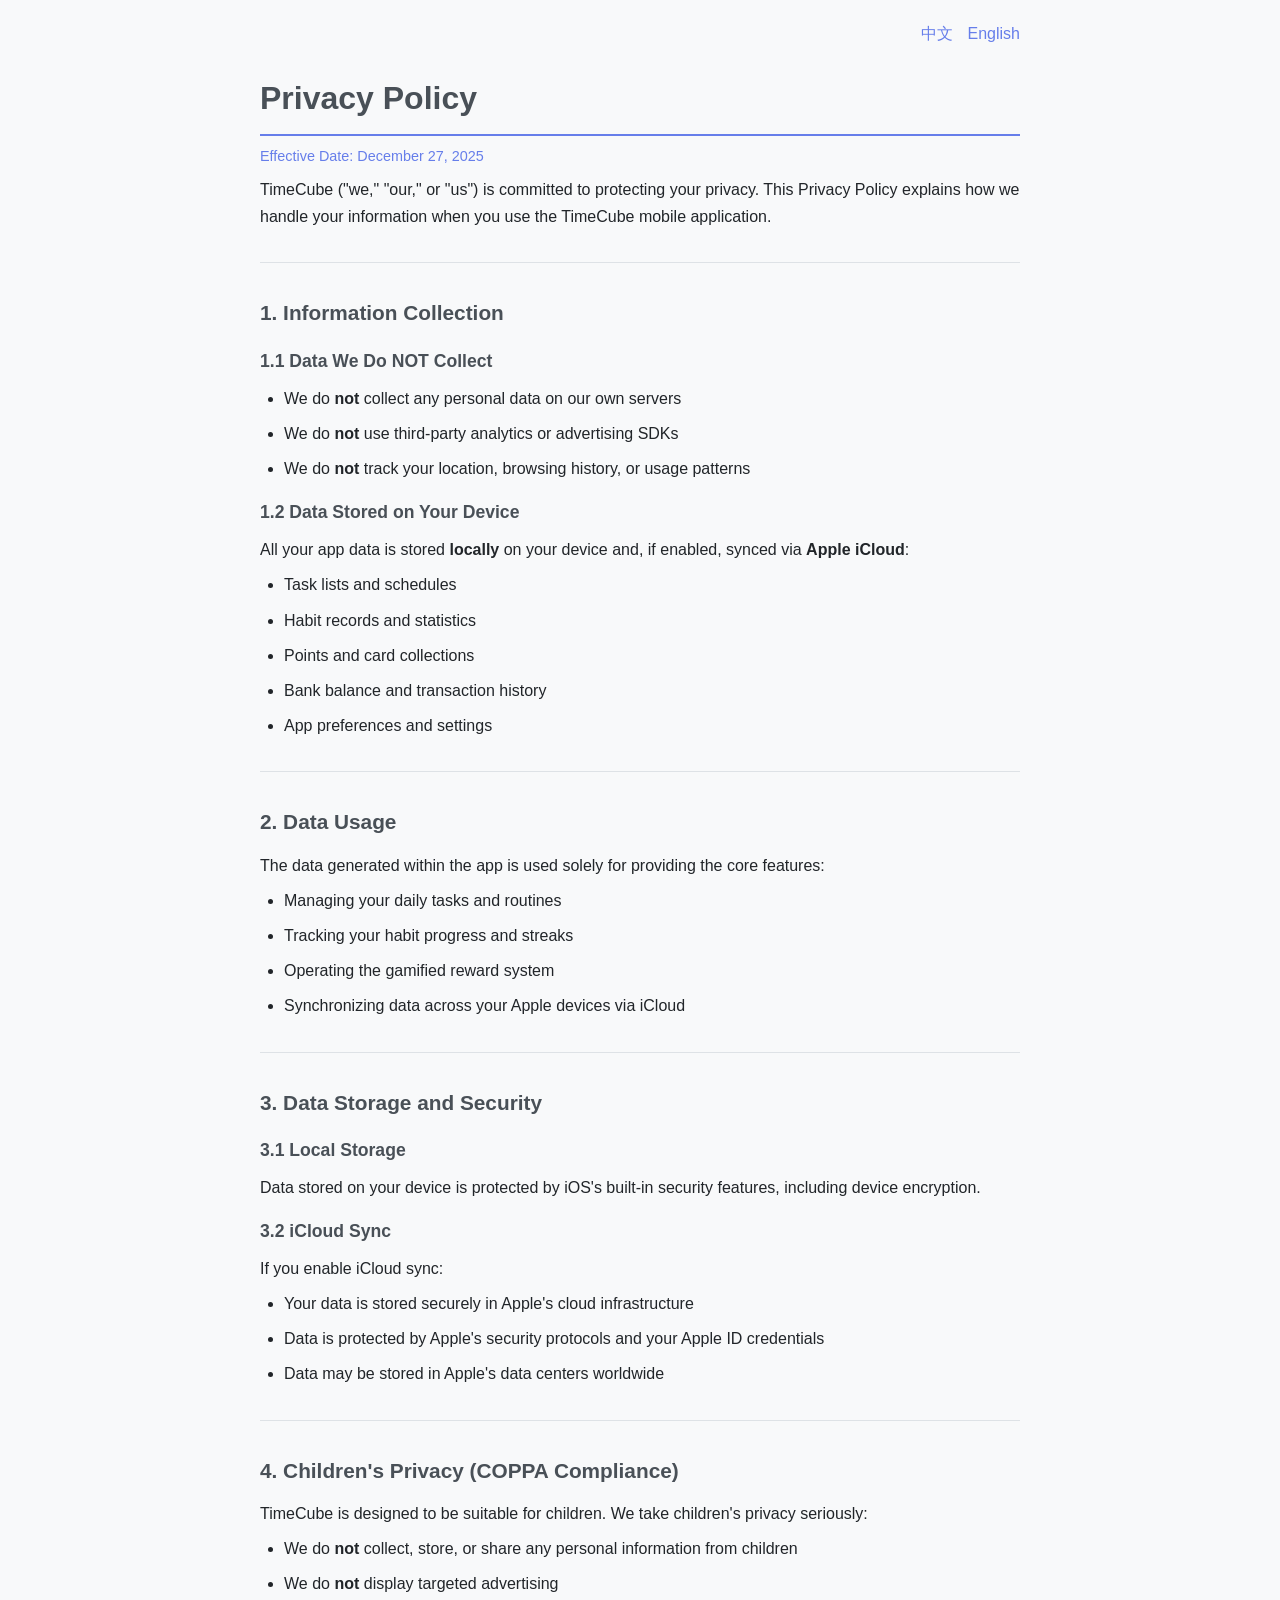
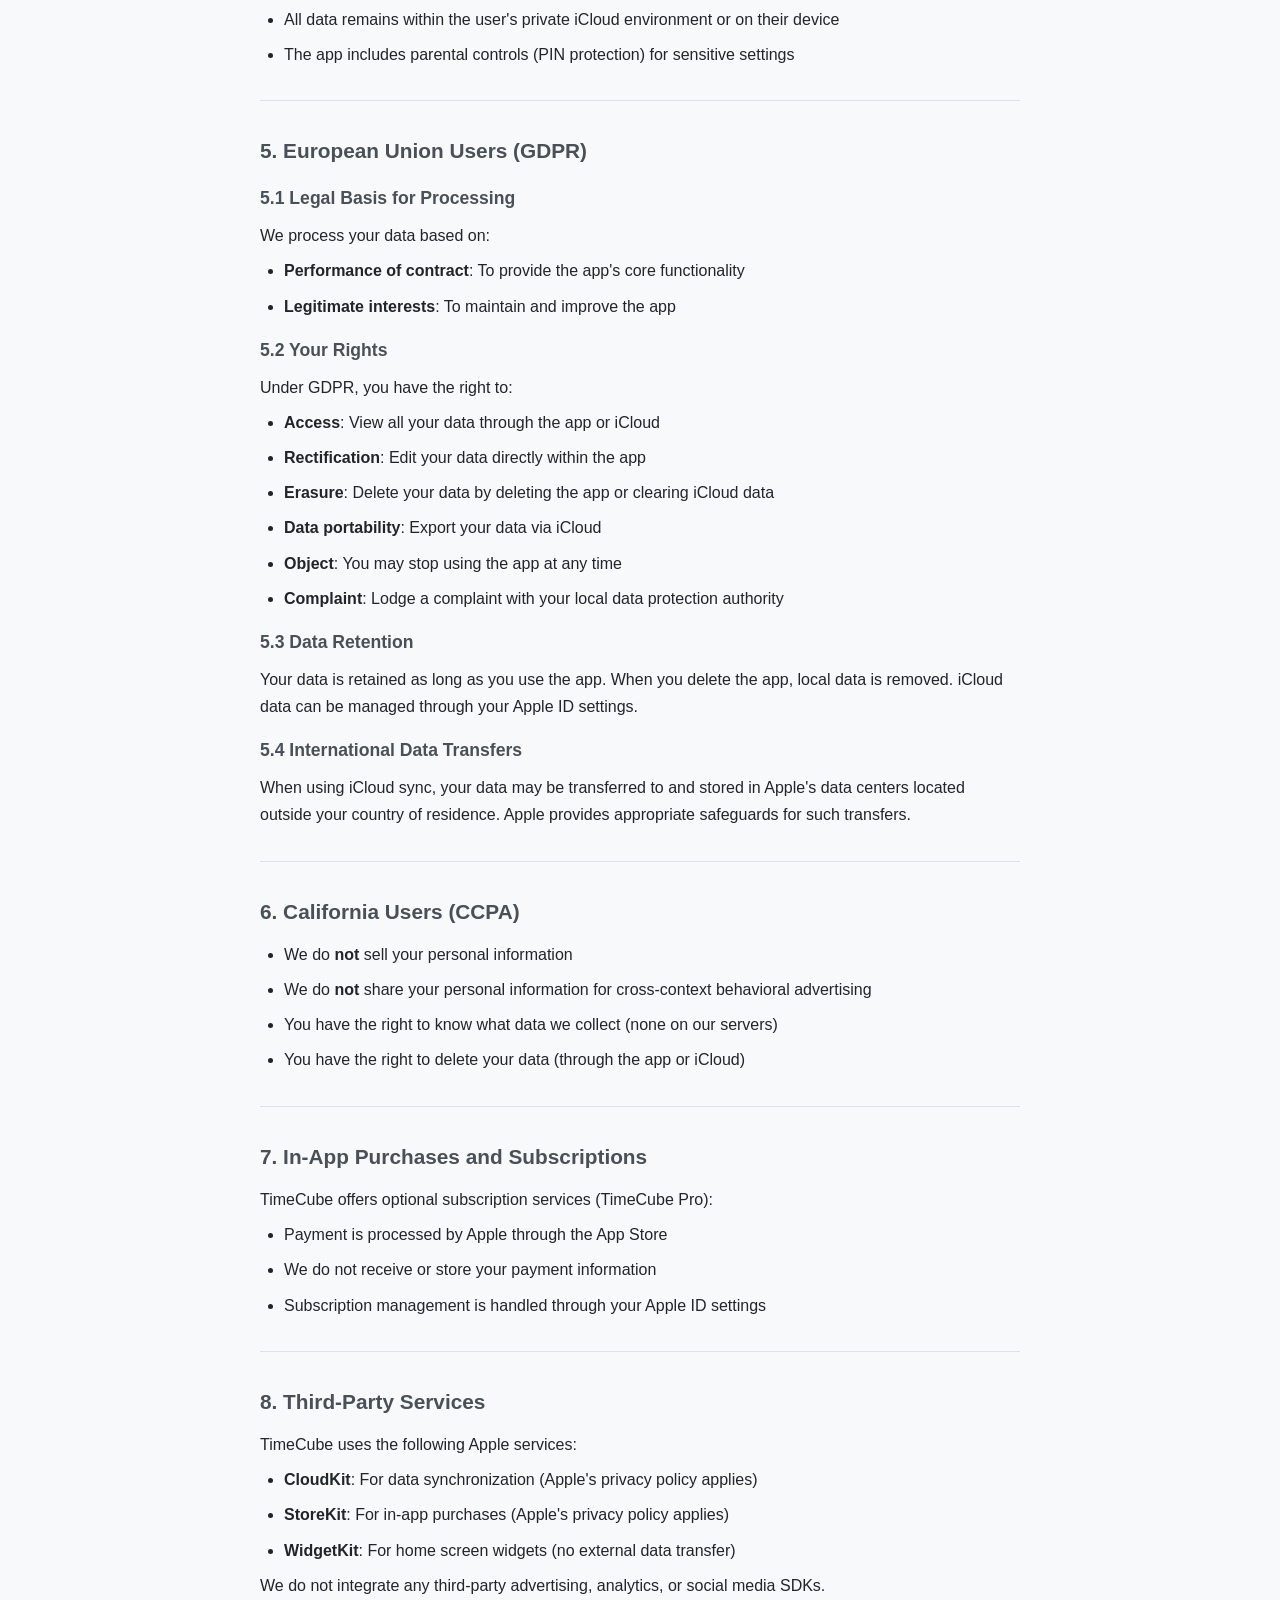
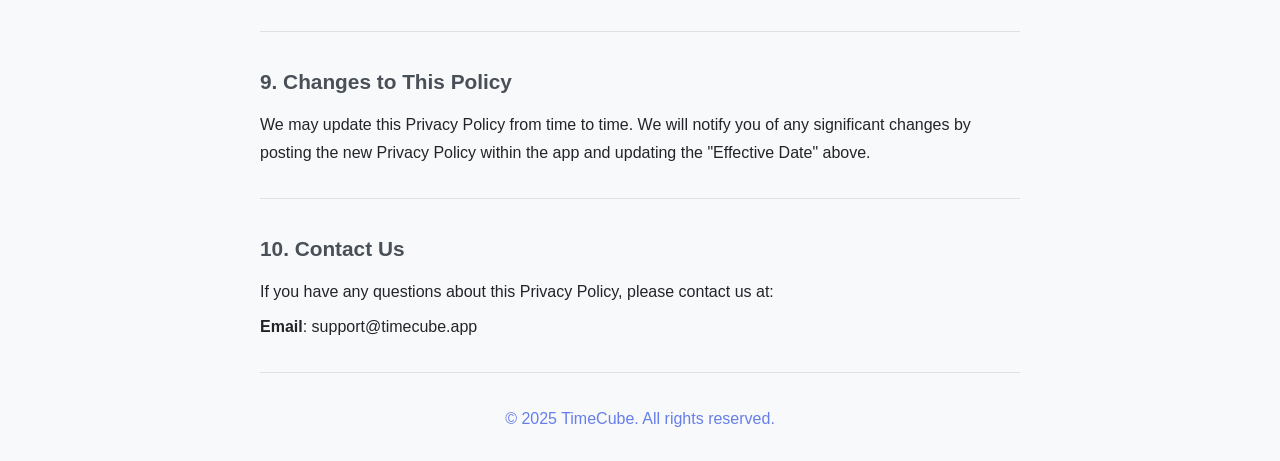
==== privacy.html @ c06d5e40 "Complete Pro card image generation: 99 cards across 3 series" ====
<!DOCTYPE html>
<html lang="en">
<head>
    <meta charset="UTF-8">
    <meta name="viewport" content="width=device-width, initial-scale=1.0">
    <title>Privacy Policy - TimeCube</title>
    <style>
        :root {
            --bg: #f8f9fa;
            --text: #212529;
            --heading: #495057;
            --accent: #667eea;
            --border: #dee2e6;
        }
        @media (prefers-color-scheme: dark) {
            :root {
                --bg: #1a1a2e;
                --text: #e9ecef;
                --heading: #f8f9fa;
                --accent: #7c8ce3;
                --border: #495057;
            }
        }
        * { box-sizing: border-box; margin: 0; padding: 0; }
        body {
            font-family: -apple-system, BlinkMacSystemFont, 'Segoe UI', Roboto, sans-serif;
            background: var(--bg);
            color: var(--text);
            line-height: 1.7;
            padding: 20px;
            max-width: 800px;
            margin: 0 auto;
        }
        h1 {
            color: var(--heading);
            font-size: 2rem;
            margin: 1.5rem 0 0.5rem;
            padding-bottom: 0.5rem;
            border-bottom: 2px solid var(--accent);
        }
        h2 {
            color: var(--heading);
            font-size: 1.3rem;
            margin: 1.5rem 0 0.75rem;
        }
        h3 {
            color: var(--heading);
            font-size: 1.1rem;
            margin: 1rem 0 0.5rem;
        }
        p, li { margin: 0.5rem 0; }
        ul { padding-left: 1.5rem; }
        .date { color: var(--accent); font-size: 0.9rem; }
        hr { border: none; border-top: 1px solid var(--border); margin: 2rem 0; }
        .lang-switch {
            text-align: right;
            margin-bottom: 1rem;
        }
        .lang-switch a {
            color: var(--accent);
            text-decoration: none;
            margin-left: 10px;
        }
        table { width: 100%; border-collapse: collapse; margin: 1rem 0; }
        th, td { border: 1px solid var(--border); padding: 8px; text-align: left; }
        th { background: var(--accent); color: white; }
    </style>
</head>
<body>
    <div class="lang-switch">
        <a href="privacy_zh.html">中文</a>
        <a href="privacy.html">English</a>
    </div>
    
    <h1>Privacy Policy</h1>
    <p class="date">Effective Date: December 27, 2025</p>
    
    <p>TimeCube ("we," "our," or "us") is committed to protecting your privacy. This Privacy Policy explains how we handle your information when you use the TimeCube mobile application.</p>
    
    <hr>
    
    <h2>1. Information Collection</h2>
    <h3>1.1 Data We Do NOT Collect</h3>
    <ul>
        <li>We do <strong>not</strong> collect any personal data on our own servers</li>
        <li>We do <strong>not</strong> use third-party analytics or advertising SDKs</li>
        <li>We do <strong>not</strong> track your location, browsing history, or usage patterns</li>
    </ul>
    
    <h3>1.2 Data Stored on Your Device</h3>
    <p>All your app data is stored <strong>locally</strong> on your device and, if enabled, synced via <strong>Apple iCloud</strong>:</p>
    <ul>
        <li>Task lists and schedules</li>
        <li>Habit records and statistics</li>
        <li>Points and card collections</li>
        <li>Bank balance and transaction history</li>
        <li>App preferences and settings</li>
    </ul>
    
    <hr>
    
    <h2>2. Data Usage</h2>
    <p>The data generated within the app is used solely for providing the core features:</p>
    <ul>
        <li>Managing your daily tasks and routines</li>
        <li>Tracking your habit progress and streaks</li>
        <li>Operating the gamified reward system</li>
        <li>Synchronizing data across your Apple devices via iCloud</li>
    </ul>
    
    <hr>
    
    <h2>3. Data Storage and Security</h2>
    <h3>3.1 Local Storage</h3>
    <p>Data stored on your device is protected by iOS's built-in security features, including device encryption.</p>
    
    <h3>3.2 iCloud Sync</h3>
    <p>If you enable iCloud sync:</p>
    <ul>
        <li>Your data is stored securely in Apple's cloud infrastructure</li>
        <li>Data is protected by Apple's security protocols and your Apple ID credentials</li>
        <li>Data may be stored in Apple's data centers worldwide</li>
    </ul>
    
    <hr>
    
    <h2>4. Children's Privacy (COPPA Compliance)</h2>
    <p>TimeCube is designed to be suitable for children. We take children's privacy seriously:</p>
    <ul>
        <li>We do <strong>not</strong> collect, store, or share any personal information from children</li>
        <li>We do <strong>not</strong> display targeted advertising</li>
        <li>All data remains within the user's private iCloud environment or on their device</li>
        <li>The app includes parental controls (PIN protection) for sensitive settings</li>
    </ul>
    
    <hr>
    
    <h2>5. European Union Users (GDPR)</h2>
    <h3>5.1 Legal Basis for Processing</h3>
    <p>We process your data based on:</p>
    <ul>
        <li><strong>Performance of contract</strong>: To provide the app's core functionality</li>
        <li><strong>Legitimate interests</strong>: To maintain and improve the app</li>
    </ul>
    
    <h3>5.2 Your Rights</h3>
    <p>Under GDPR, you have the right to:</p>
    <ul>
        <li><strong>Access</strong>: View all your data through the app or iCloud</li>
        <li><strong>Rectification</strong>: Edit your data directly within the app</li>
        <li><strong>Erasure</strong>: Delete your data by deleting the app or clearing iCloud data</li>
        <li><strong>Data portability</strong>: Export your data via iCloud</li>
        <li><strong>Object</strong>: You may stop using the app at any time</li>
        <li><strong>Complaint</strong>: Lodge a complaint with your local data protection authority</li>
    </ul>
    
    <h3>5.3 Data Retention</h3>
    <p>Your data is retained as long as you use the app. When you delete the app, local data is removed. iCloud data can be managed through your Apple ID settings.</p>
    
    <h3>5.4 International Data Transfers</h3>
    <p>When using iCloud sync, your data may be transferred to and stored in Apple's data centers located outside your country of residence. Apple provides appropriate safeguards for such transfers.</p>
    
    <hr>
    
    <h2>6. California Users (CCPA)</h2>
    <ul>
        <li>We do <strong>not</strong> sell your personal information</li>
        <li>We do <strong>not</strong> share your personal information for cross-context behavioral advertising</li>
        <li>You have the right to know what data we collect (none on our servers)</li>
        <li>You have the right to delete your data (through the app or iCloud)</li>
    </ul>
    
    <hr>
    
    <h2>7. In-App Purchases and Subscriptions</h2>
    <p>TimeCube offers optional subscription services (TimeCube Pro):</p>
    <ul>
        <li>Payment is processed by Apple through the App Store</li>
        <li>We do not receive or store your payment information</li>
        <li>Subscription management is handled through your Apple ID settings</li>
    </ul>
    
    <hr>
    
    <h2>8. Third-Party Services</h2>
    <p>TimeCube uses the following Apple services:</p>
    <ul>
        <li><strong>CloudKit</strong>: For data synchronization (Apple's privacy policy applies)</li>
        <li><strong>StoreKit</strong>: For in-app purchases (Apple's privacy policy applies)</li>
        <li><strong>WidgetKit</strong>: For home screen widgets (no external data transfer)</li>
    </ul>
    <p>We do not integrate any third-party advertising, analytics, or social media SDKs.</p>
    
    <hr>
    
    <h2>9. Changes to This Policy</h2>
    <p>We may update this Privacy Policy from time to time. We will notify you of any significant changes by posting the new Privacy Policy within the app and updating the "Effective Date" above.</p>
    
    <hr>
    
    <h2>10. Contact Us</h2>
    <p>If you have any questions about this Privacy Policy, please contact us at:</p>
    <p><strong>Email</strong>: support@timecube.app</p>
    
    <hr>
    
    <p style="text-align: center; color: var(--accent); margin-top: 2rem;">© 2025 TimeCube. All rights reserved.</p>
</body>
</html>
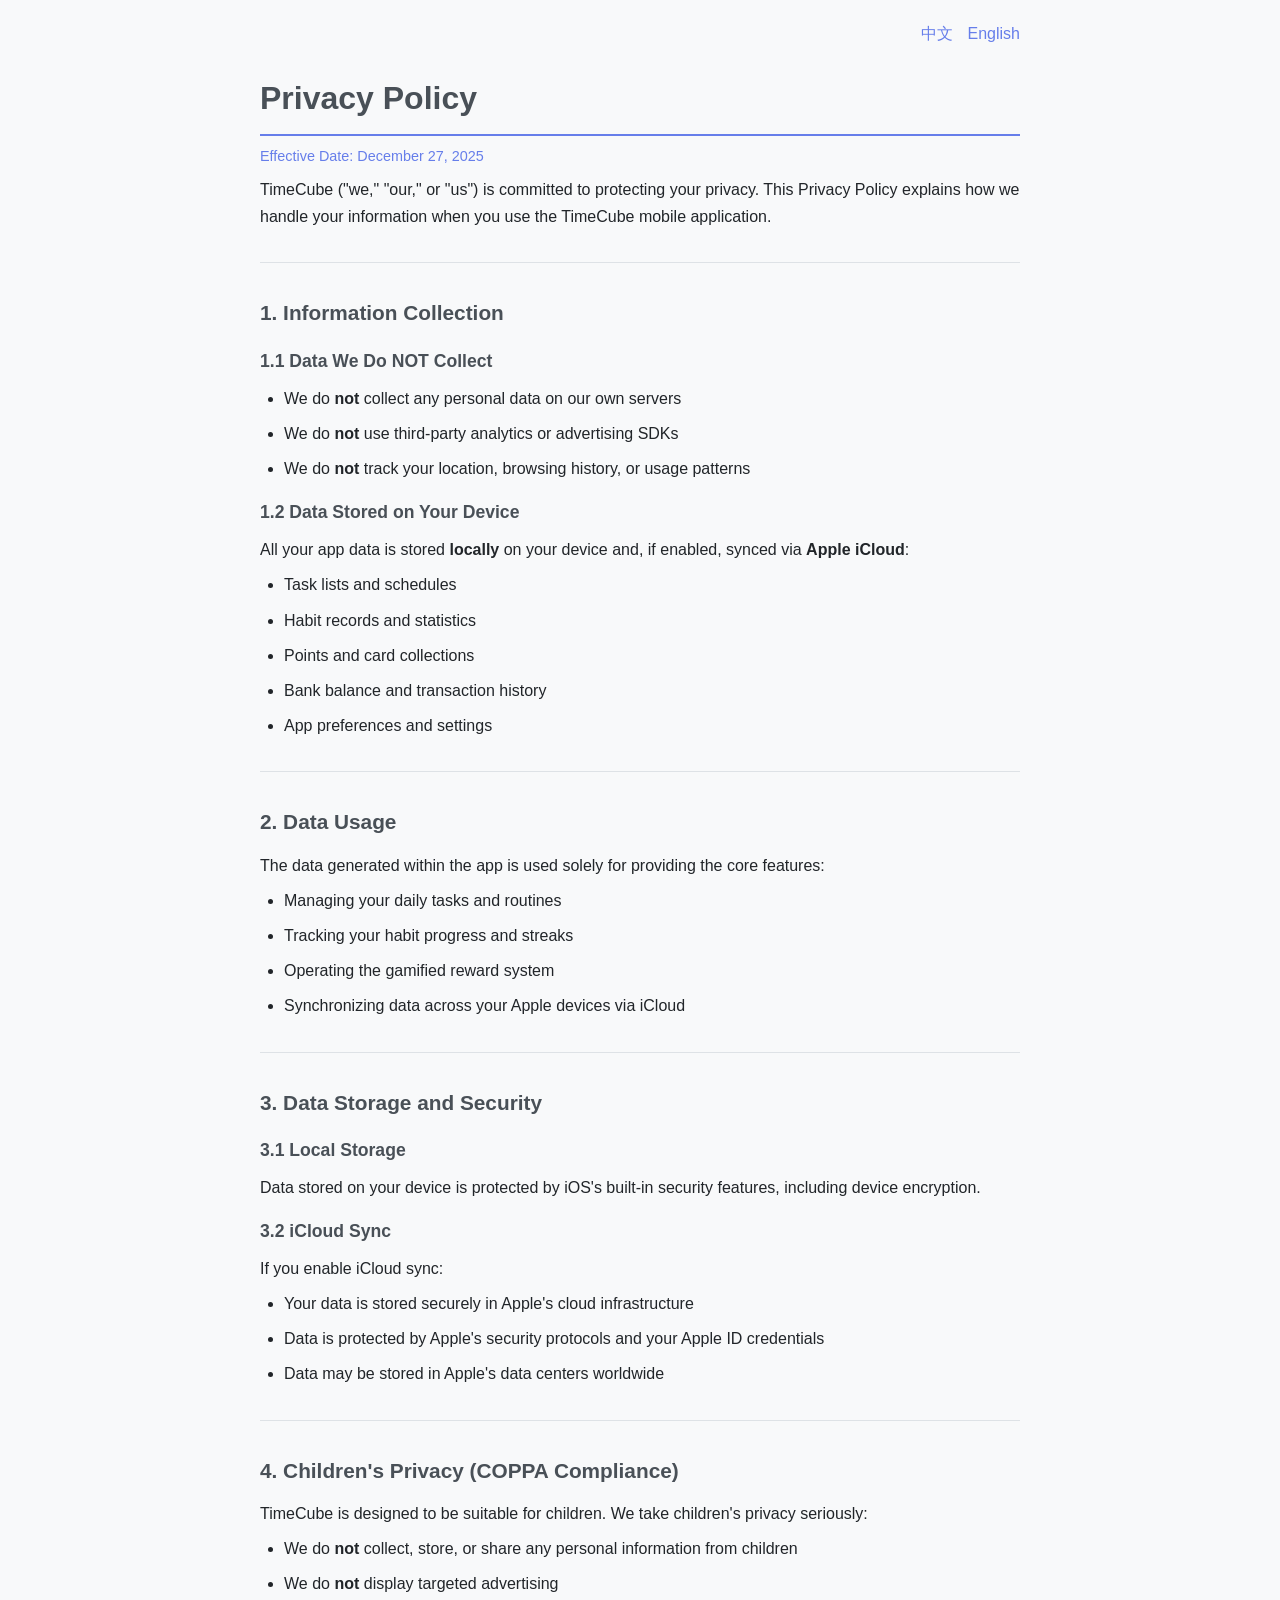
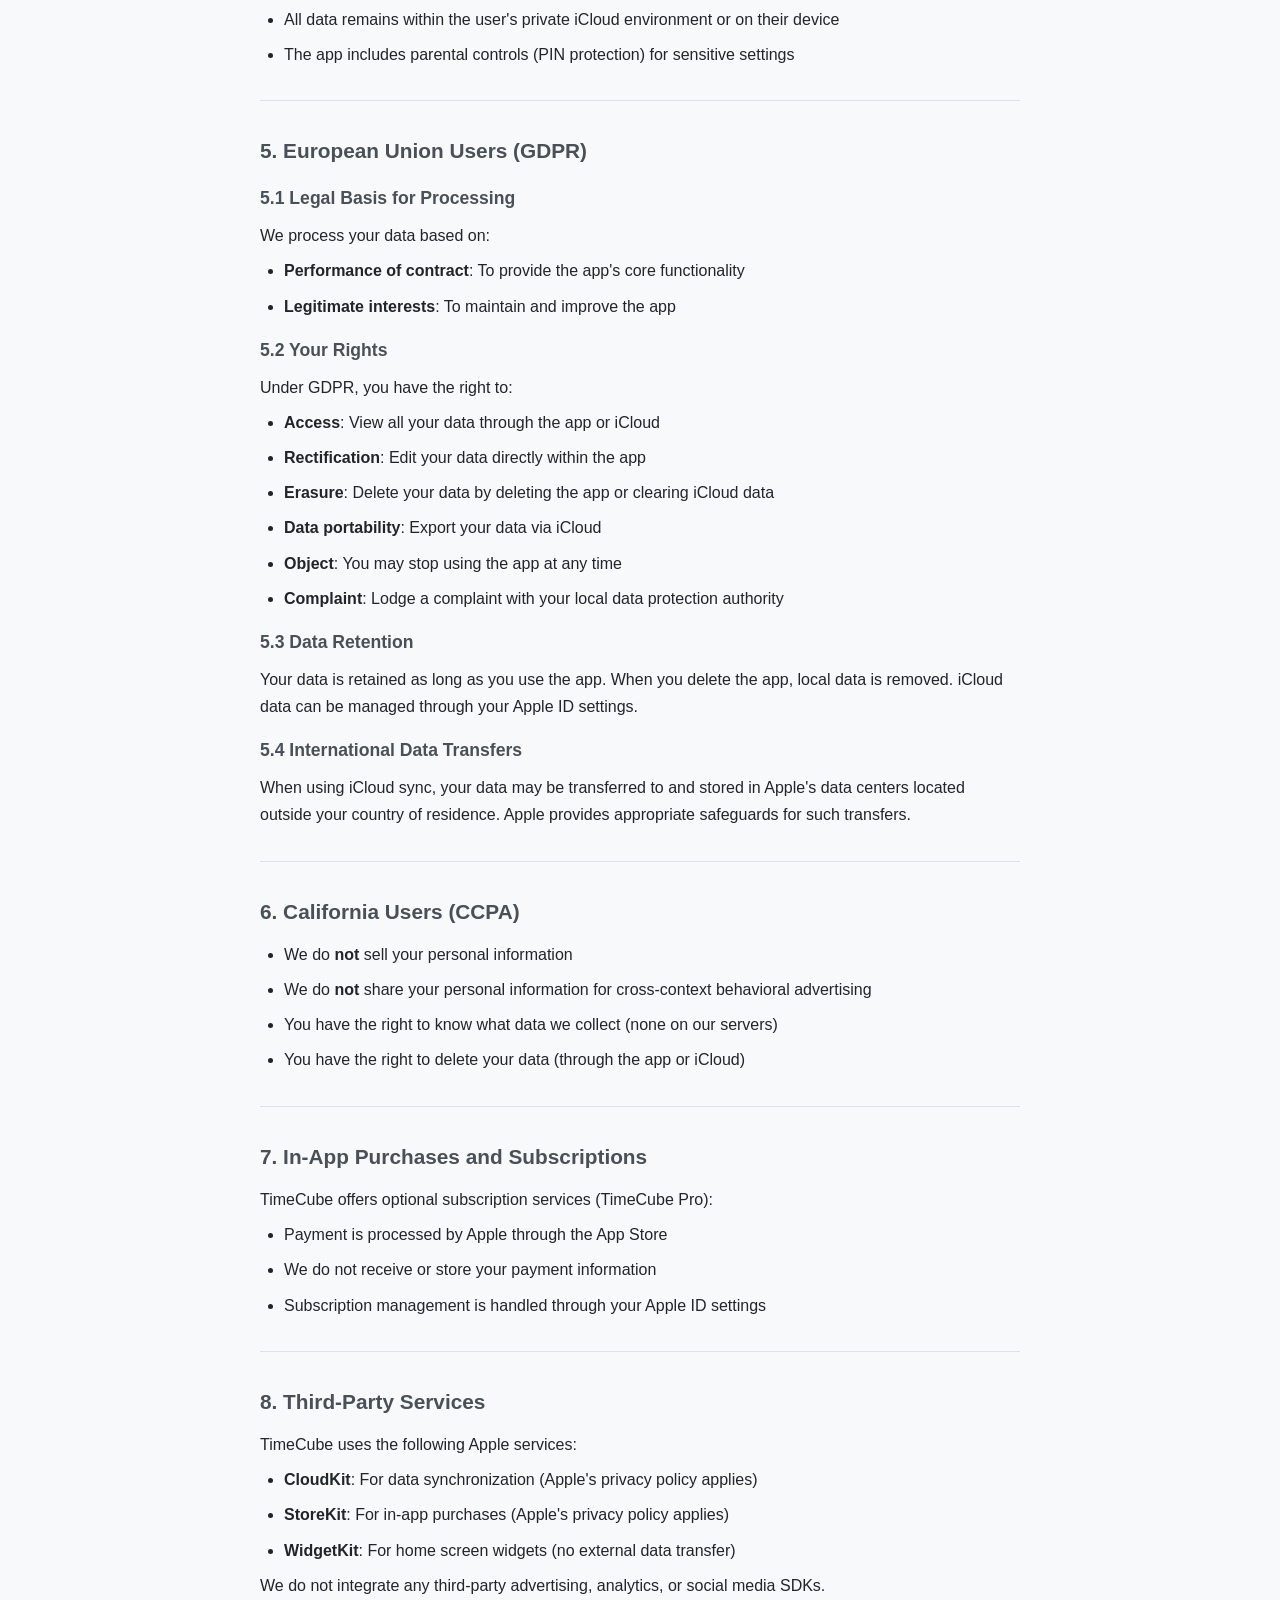
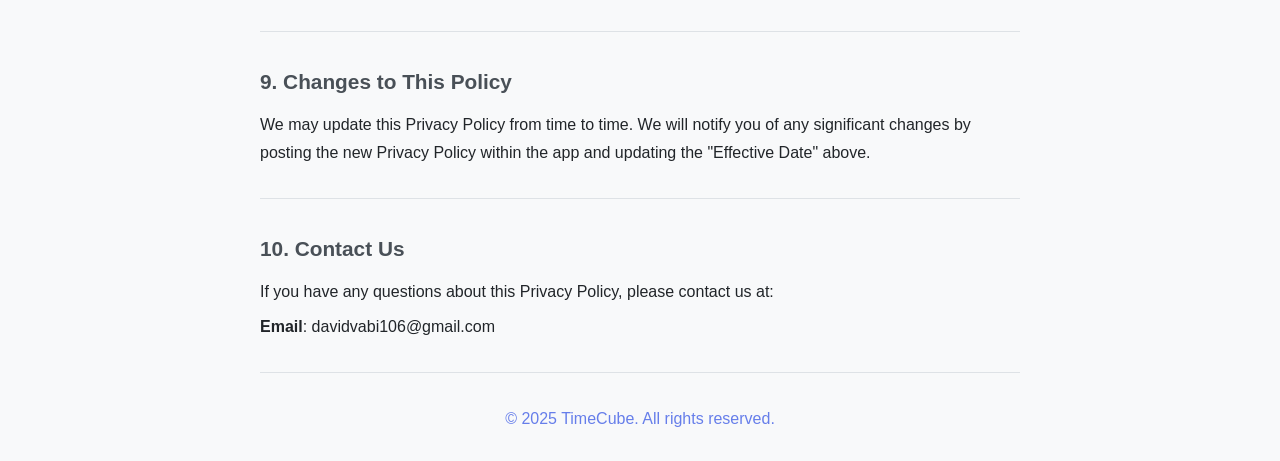
==== commit ac17a5d1: "Update support email to davidvabi106@gmail.com" ====
--- a/privacy.html
+++ b/privacy.html
@@ -1,5 +1,6 @@
 <!DOCTYPE html>
 <html lang="en">
+
 <head>
     <meta charset="UTF-8">
     <meta name="viewport" content="width=device-width, initial-scale=1.0">
@@ -12,6 +13,7 @@
             --accent: #667eea;
             --border: #dee2e6;
         }
+
         @media (prefers-color-scheme: dark) {
             :root {
                 --bg: #1a1a2e;
@@ -21,7 +23,13 @@
                 --border: #495057;
             }
         }
-        * { box-sizing: border-box; margin: 0; padding: 0; }
+
+        * {
+            box-sizing: border-box;
+            margin: 0;
+            padding: 0;
+        }
+
         body {
             font-family: -apple-system, BlinkMacSystemFont, 'Segoe UI', Roboto, sans-serif;
             background: var(--bg);
@@ -31,6 +39,7 @@
             max-width: 800px;
             margin: 0 auto;
         }
+
         h1 {
             color: var(--heading);
             font-size: 2rem;
@@ -38,47 +47,84 @@
             padding-bottom: 0.5rem;
             border-bottom: 2px solid var(--accent);
         }
+
         h2 {
             color: var(--heading);
             font-size: 1.3rem;
             margin: 1.5rem 0 0.75rem;
         }
+
         h3 {
             color: var(--heading);
             font-size: 1.1rem;
             margin: 1rem 0 0.5rem;
         }
-        p, li { margin: 0.5rem 0; }
-        ul { padding-left: 1.5rem; }
-        .date { color: var(--accent); font-size: 0.9rem; }
-        hr { border: none; border-top: 1px solid var(--border); margin: 2rem 0; }
+
+        p,
+        li {
+            margin: 0.5rem 0;
+        }
+
+        ul {
+            padding-left: 1.5rem;
+        }
+
+        .date {
+            color: var(--accent);
+            font-size: 0.9rem;
+        }
+
+        hr {
+            border: none;
+            border-top: 1px solid var(--border);
+            margin: 2rem 0;
+        }
+
         .lang-switch {
             text-align: right;
             margin-bottom: 1rem;
         }
+
         .lang-switch a {
             color: var(--accent);
             text-decoration: none;
             margin-left: 10px;
         }
-        table { width: 100%; border-collapse: collapse; margin: 1rem 0; }
-        th, td { border: 1px solid var(--border); padding: 8px; text-align: left; }
-        th { background: var(--accent); color: white; }
+
+        table {
+            width: 100%;
+            border-collapse: collapse;
+            margin: 1rem 0;
+        }
+
+        th,
+        td {
+            border: 1px solid var(--border);
+            padding: 8px;
+            text-align: left;
+        }
+
+        th {
+            background: var(--accent);
+            color: white;
+        }
     </style>
 </head>
+
 <body>
     <div class="lang-switch">
         <a href="privacy_zh.html">中文</a>
         <a href="privacy.html">English</a>
     </div>
-    
+
     <h1>Privacy Policy</h1>
     <p class="date">Effective Date: December 27, 2025</p>
-    
-    <p>TimeCube ("we," "our," or "us") is committed to protecting your privacy. This Privacy Policy explains how we handle your information when you use the TimeCube mobile application.</p>
-    
-    <hr>
-    
+
+    <p>TimeCube ("we," "our," or "us") is committed to protecting your privacy. This Privacy Policy explains how we
+        handle your information when you use the TimeCube mobile application.</p>
+
+    <hr>
+
     <h2>1. Information Collection</h2>
     <h3>1.1 Data We Do NOT Collect</h3>
     <ul>
@@ -86,9 +132,10 @@
         <li>We do <strong>not</strong> use third-party analytics or advertising SDKs</li>
         <li>We do <strong>not</strong> track your location, browsing history, or usage patterns</li>
     </ul>
-    
+
     <h3>1.2 Data Stored on Your Device</h3>
-    <p>All your app data is stored <strong>locally</strong> on your device and, if enabled, synced via <strong>Apple iCloud</strong>:</p>
+    <p>All your app data is stored <strong>locally</strong> on your device and, if enabled, synced via <strong>Apple
+            iCloud</strong>:</p>
     <ul>
         <li>Task lists and schedules</li>
         <li>Habit records and statistics</li>
@@ -96,9 +143,9 @@
         <li>Bank balance and transaction history</li>
         <li>App preferences and settings</li>
     </ul>
-    
-    <hr>
-    
+
+    <hr>
+
     <h2>2. Data Usage</h2>
     <p>The data generated within the app is used solely for providing the core features:</p>
     <ul>
@@ -107,13 +154,13 @@
         <li>Operating the gamified reward system</li>
         <li>Synchronizing data across your Apple devices via iCloud</li>
     </ul>
-    
-    <hr>
-    
+
+    <hr>
+
     <h2>3. Data Storage and Security</h2>
     <h3>3.1 Local Storage</h3>
     <p>Data stored on your device is protected by iOS's built-in security features, including device encryption.</p>
-    
+
     <h3>3.2 iCloud Sync</h3>
     <p>If you enable iCloud sync:</p>
     <ul>
@@ -121,9 +168,9 @@
         <li>Data is protected by Apple's security protocols and your Apple ID credentials</li>
         <li>Data may be stored in Apple's data centers worldwide</li>
     </ul>
-    
-    <hr>
-    
+
+    <hr>
+
     <h2>4. Children's Privacy (COPPA Compliance)</h2>
     <p>TimeCube is designed to be suitable for children. We take children's privacy seriously:</p>
     <ul>
@@ -132,9 +179,9 @@
         <li>All data remains within the user's private iCloud environment or on their device</li>
         <li>The app includes parental controls (PIN protection) for sensitive settings</li>
     </ul>
-    
-    <hr>
-    
+
+    <hr>
+
     <h2>5. European Union Users (GDPR)</h2>
     <h3>5.1 Legal Basis for Processing</h3>
     <p>We process your data based on:</p>
@@ -142,7 +189,7 @@
         <li><strong>Performance of contract</strong>: To provide the app's core functionality</li>
         <li><strong>Legitimate interests</strong>: To maintain and improve the app</li>
     </ul>
-    
+
     <h3>5.2 Your Rights</h3>
     <p>Under GDPR, you have the right to:</p>
     <ul>
@@ -153,15 +200,17 @@
         <li><strong>Object</strong>: You may stop using the app at any time</li>
         <li><strong>Complaint</strong>: Lodge a complaint with your local data protection authority</li>
     </ul>
-    
+
     <h3>5.3 Data Retention</h3>
-    <p>Your data is retained as long as you use the app. When you delete the app, local data is removed. iCloud data can be managed through your Apple ID settings.</p>
-    
+    <p>Your data is retained as long as you use the app. When you delete the app, local data is removed. iCloud data can
+        be managed through your Apple ID settings.</p>
+
     <h3>5.4 International Data Transfers</h3>
-    <p>When using iCloud sync, your data may be transferred to and stored in Apple's data centers located outside your country of residence. Apple provides appropriate safeguards for such transfers.</p>
-    
-    <hr>
-    
+    <p>When using iCloud sync, your data may be transferred to and stored in Apple's data centers located outside your
+        country of residence. Apple provides appropriate safeguards for such transfers.</p>
+
+    <hr>
+
     <h2>6. California Users (CCPA)</h2>
     <ul>
         <li>We do <strong>not</strong> sell your personal information</li>
@@ -169,9 +218,9 @@
         <li>You have the right to know what data we collect (none on our servers)</li>
         <li>You have the right to delete your data (through the app or iCloud)</li>
     </ul>
-    
-    <hr>
-    
+
+    <hr>
+
     <h2>7. In-App Purchases and Subscriptions</h2>
     <p>TimeCube offers optional subscription services (TimeCube Pro):</p>
     <ul>
@@ -179,9 +228,9 @@
         <li>We do not receive or store your payment information</li>
         <li>Subscription management is handled through your Apple ID settings</li>
     </ul>
-    
-    <hr>
-    
+
+    <hr>
+
     <h2>8. Third-Party Services</h2>
     <p>TimeCube uses the following Apple services:</p>
     <ul>
@@ -190,20 +239,22 @@
         <li><strong>WidgetKit</strong>: For home screen widgets (no external data transfer)</li>
     </ul>
     <p>We do not integrate any third-party advertising, analytics, or social media SDKs.</p>
-    
-    <hr>
-    
+
+    <hr>
+
     <h2>9. Changes to This Policy</h2>
-    <p>We may update this Privacy Policy from time to time. We will notify you of any significant changes by posting the new Privacy Policy within the app and updating the "Effective Date" above.</p>
-    
-    <hr>
-    
+    <p>We may update this Privacy Policy from time to time. We will notify you of any significant changes by posting the
+        new Privacy Policy within the app and updating the "Effective Date" above.</p>
+
+    <hr>
+
     <h2>10. Contact Us</h2>
     <p>If you have any questions about this Privacy Policy, please contact us at:</p>
-    <p><strong>Email</strong>: support@timecube.app</p>
-    
-    <hr>
-    
+    <p><strong>Email</strong>: davidvabi106@gmail.com</p>
+
+    <hr>
+
     <p style="text-align: center; color: var(--accent); margin-top: 2rem;">© 2025 TimeCube. All rights reserved.</p>
 </body>
-</html>
+
+</html>
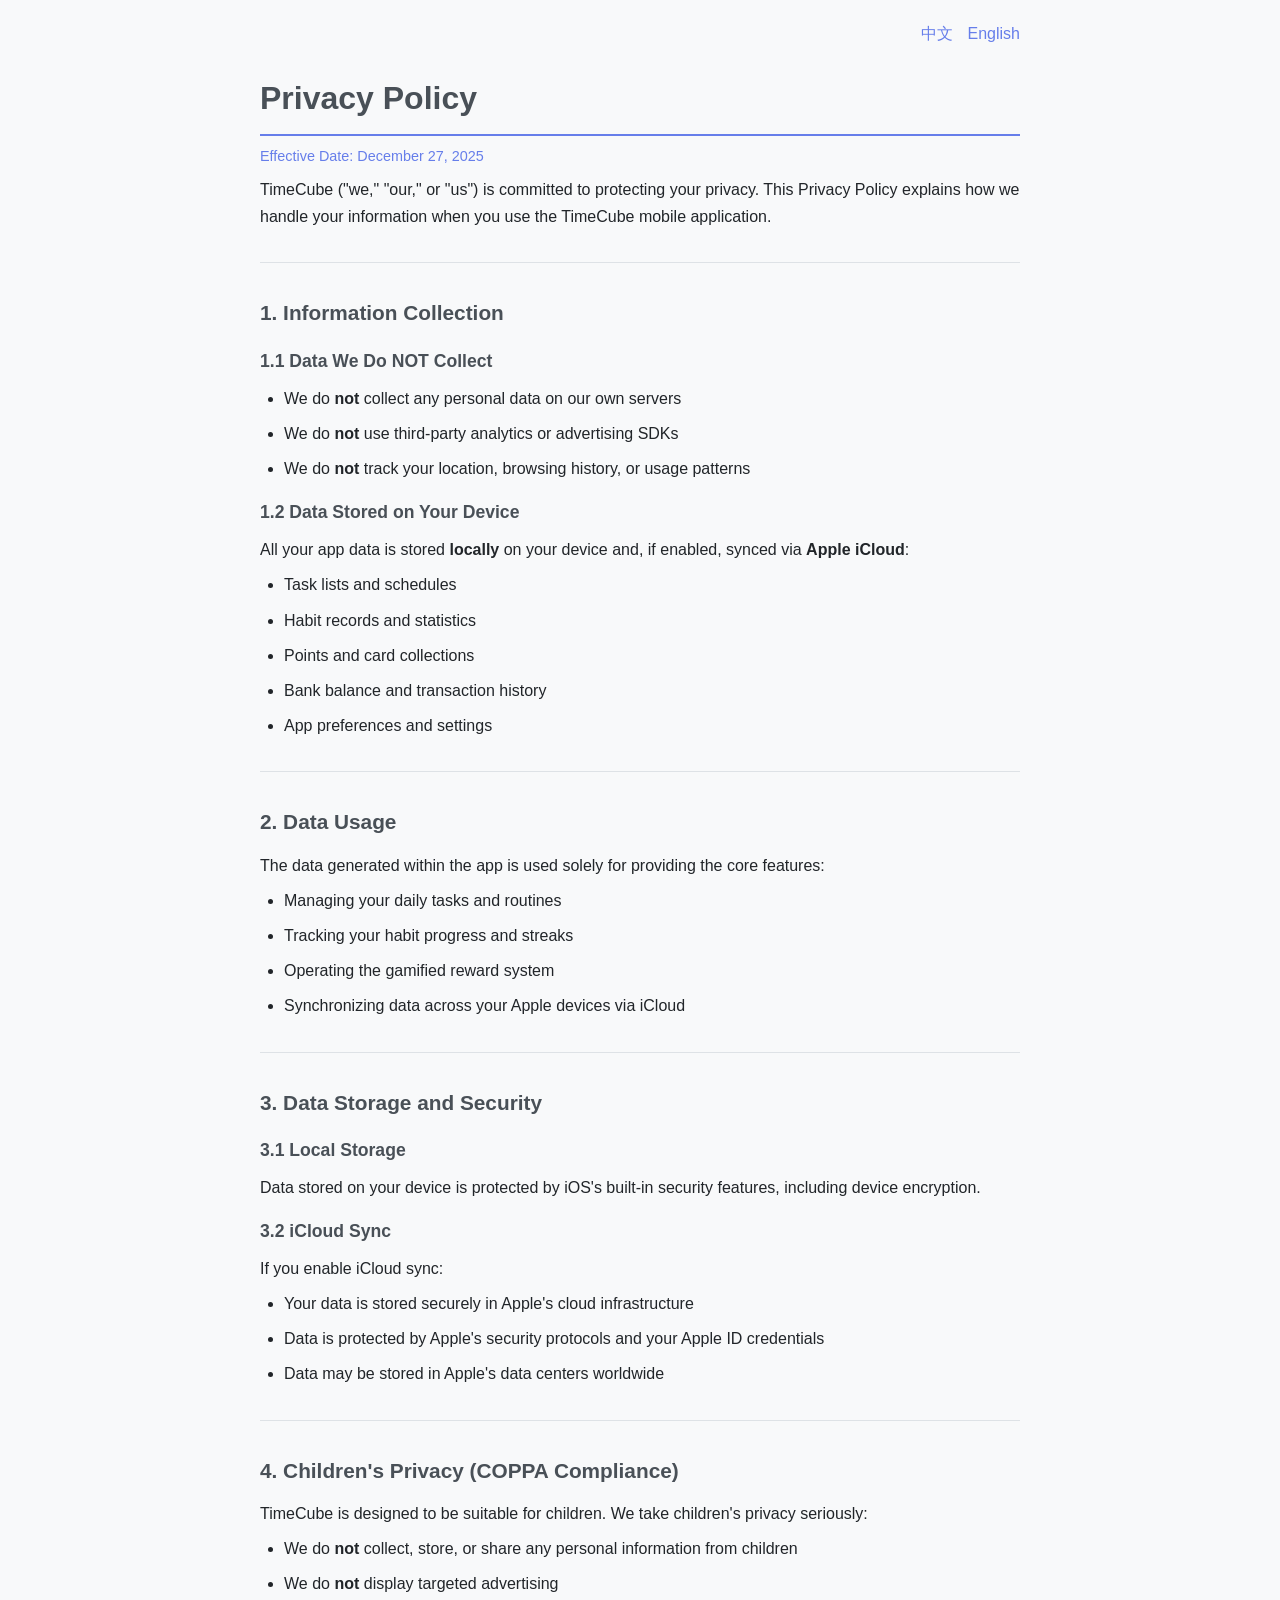
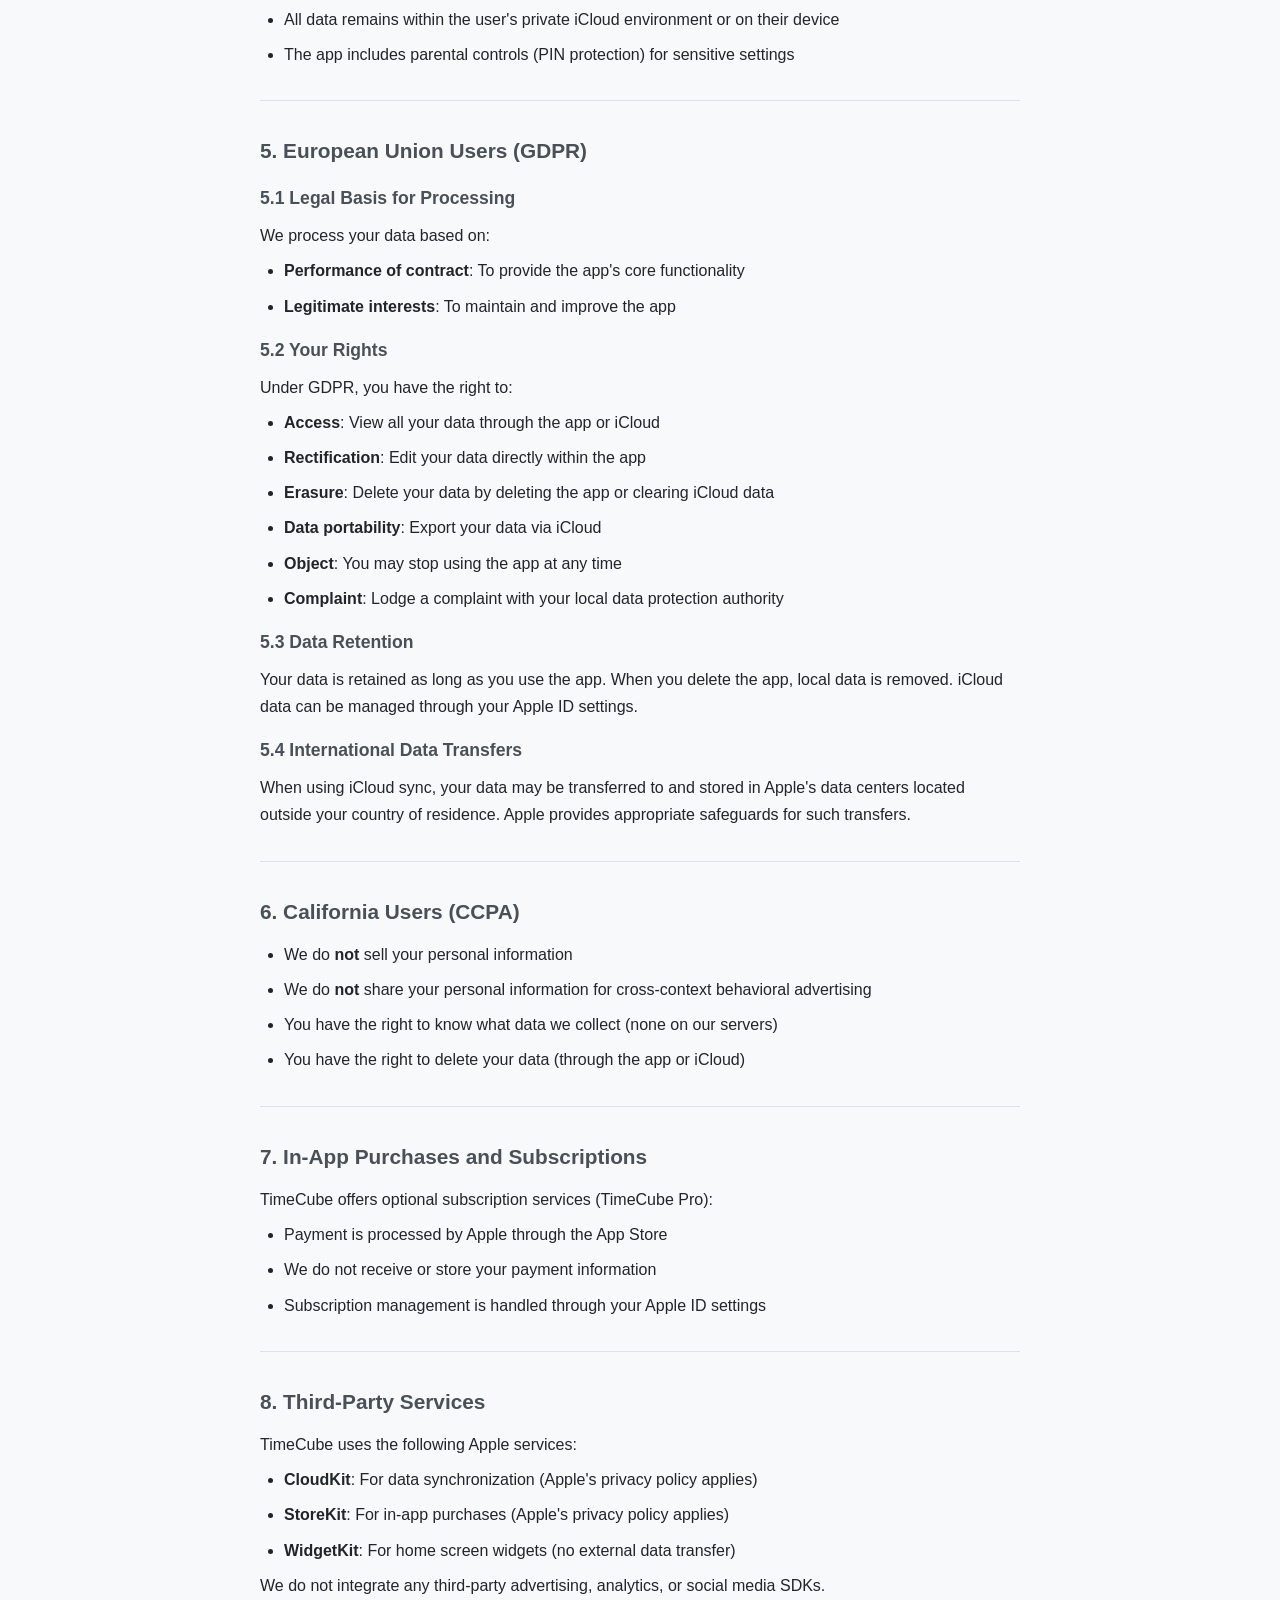
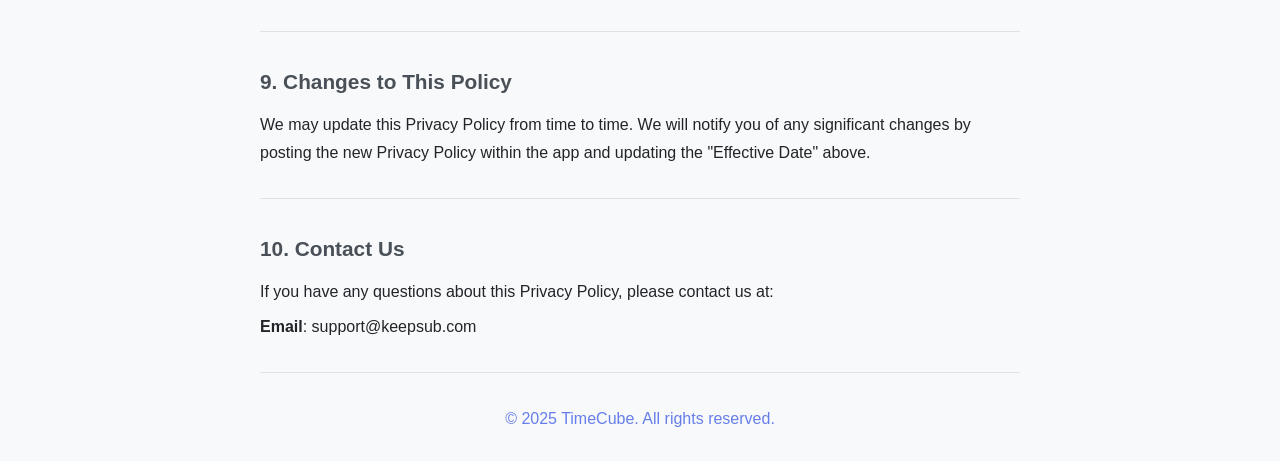
==== commit e87be4b4: "chore: switch support email to support@keepsub.com and guide users to email Co-Authored-By: Claude O" ====
--- a/privacy.html
+++ b/privacy.html
@@ -250,7 +250,7 @@
 
     <h2>10. Contact Us</h2>
     <p>If you have any questions about this Privacy Policy, please contact us at:</p>
-    <p><strong>Email</strong>: davidvabi106@gmail.com</p>
+    <p><strong>Email</strong>: support@keepsub.com</p>
 
     <hr>
 
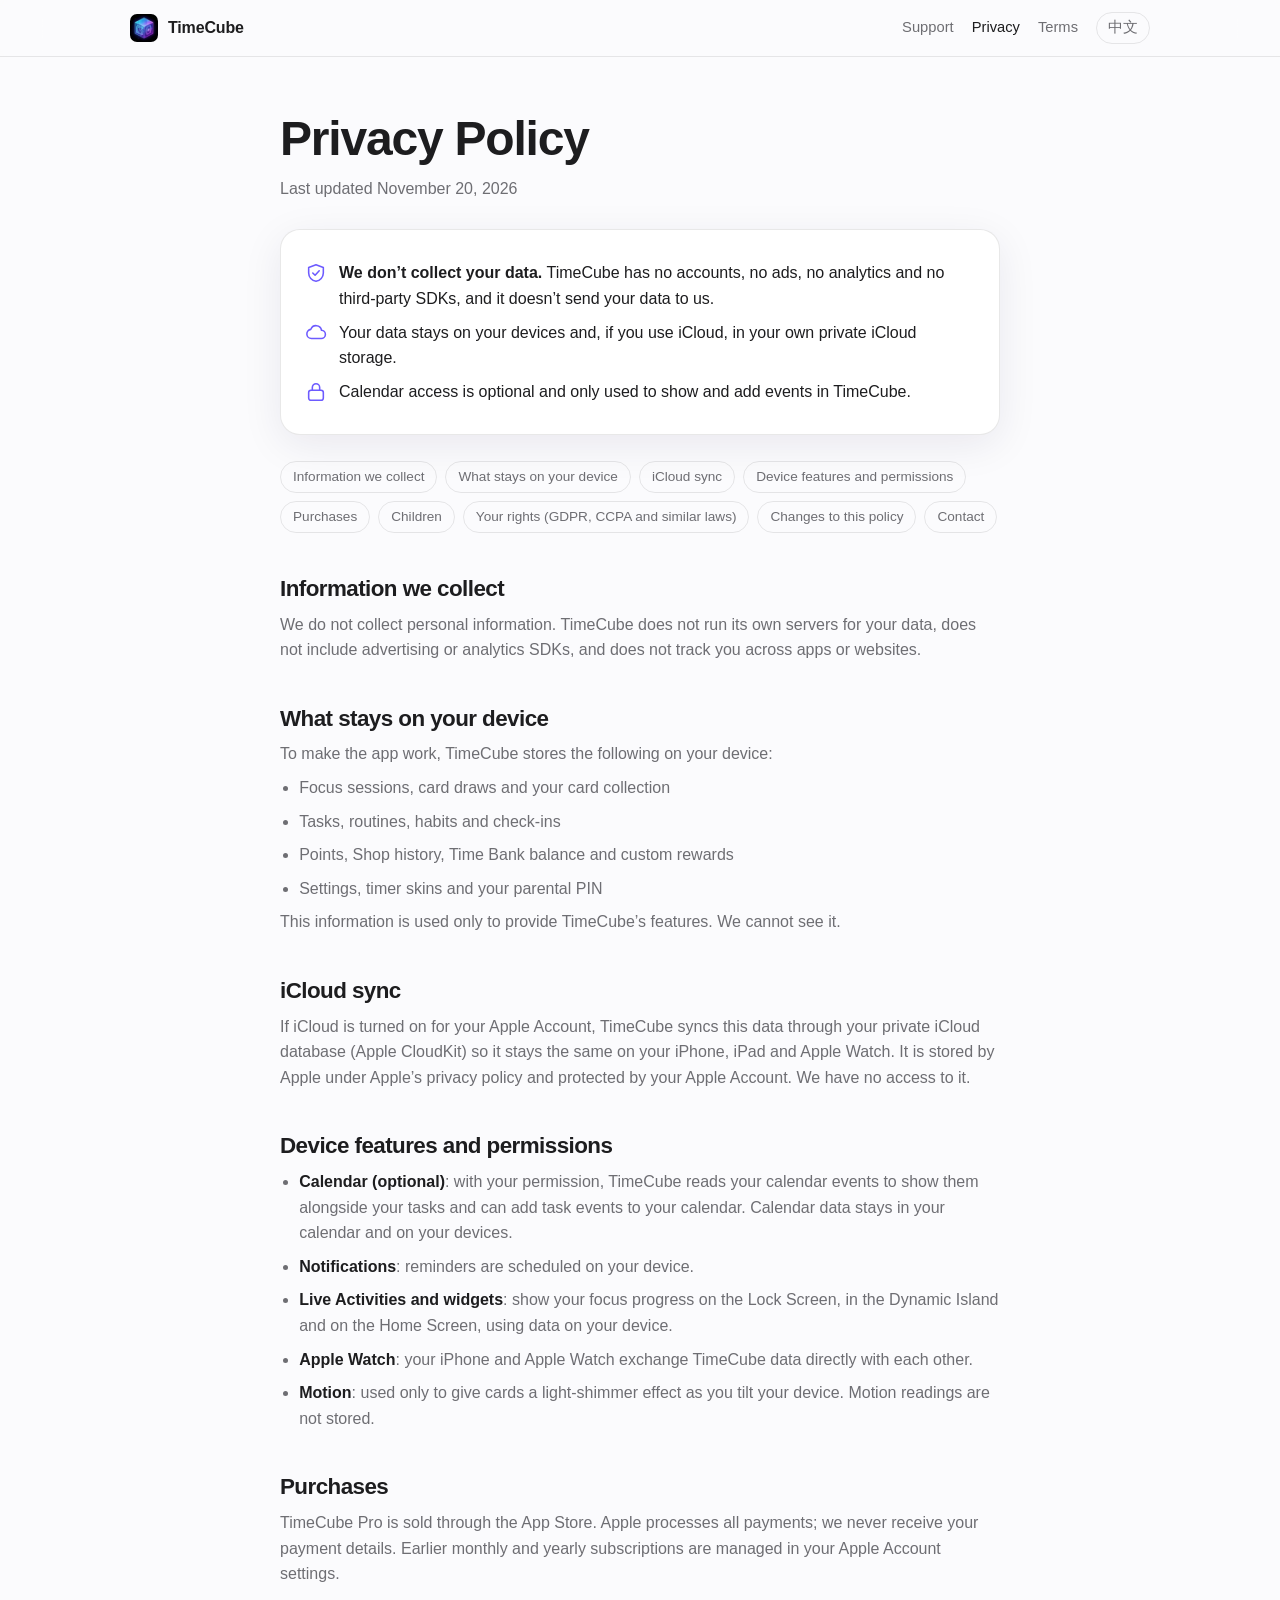
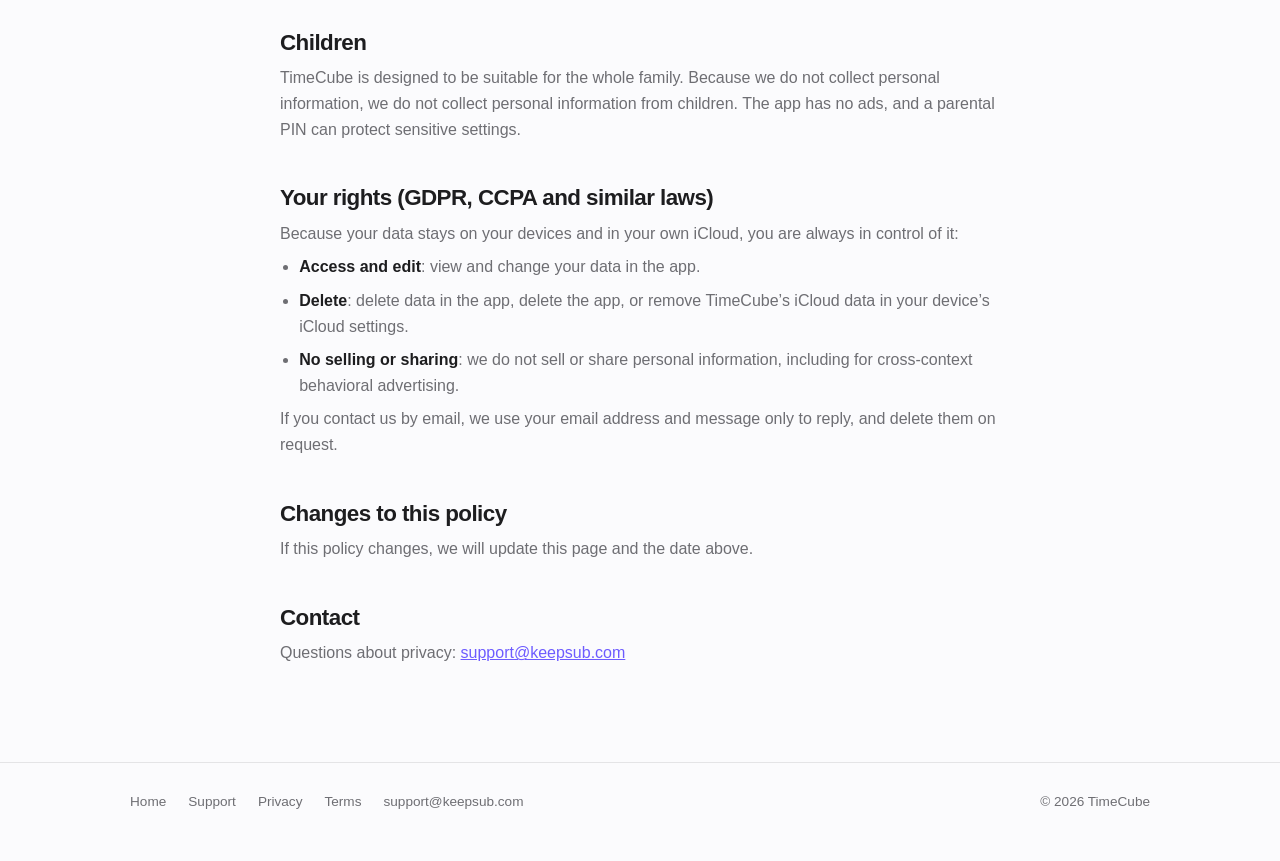
==== commit 08c8201d: "feat: redesign public site and update content for TimeCube 1.4.0 - New shared design (sticky glass n" ====
--- a/privacy.html
+++ b/privacy.html
@@ -1,260 +1,29 @@
 <!DOCTYPE html>
 <html lang="en">
-
 <head>
-    <meta charset="UTF-8">
-    <meta name="viewport" content="width=device-width, initial-scale=1.0">
-    <title>Privacy Policy - TimeCube</title>
-    <style>
-        :root {
-            --bg: #f8f9fa;
-            --text: #212529;
-            --heading: #495057;
-            --accent: #667eea;
-            --border: #dee2e6;
-        }
-
-        @media (prefers-color-scheme: dark) {
-            :root {
-                --bg: #1a1a2e;
-                --text: #e9ecef;
-                --heading: #f8f9fa;
-                --accent: #7c8ce3;
-                --border: #495057;
-            }
-        }
-
-        * {
-            box-sizing: border-box;
-            margin: 0;
-            padding: 0;
-        }
-
-        body {
-            font-family: -apple-system, BlinkMacSystemFont, 'Segoe UI', Roboto, sans-serif;
-            background: var(--bg);
-            color: var(--text);
-            line-height: 1.7;
-            padding: 20px;
-            max-width: 800px;
-            margin: 0 auto;
-        }
-
-        h1 {
-            color: var(--heading);
-            font-size: 2rem;
-            margin: 1.5rem 0 0.5rem;
-            padding-bottom: 0.5rem;
-            border-bottom: 2px solid var(--accent);
-        }
-
-        h2 {
-            color: var(--heading);
-            font-size: 1.3rem;
-            margin: 1.5rem 0 0.75rem;
-        }
-
-        h3 {
-            color: var(--heading);
-            font-size: 1.1rem;
-            margin: 1rem 0 0.5rem;
-        }
-
-        p,
-        li {
-            margin: 0.5rem 0;
-        }
-
-        ul {
-            padding-left: 1.5rem;
-        }
-
-        .date {
-            color: var(--accent);
-            font-size: 0.9rem;
-        }
-
-        hr {
-            border: none;
-            border-top: 1px solid var(--border);
-            margin: 2rem 0;
-        }
-
-        .lang-switch {
-            text-align: right;
-            margin-bottom: 1rem;
-        }
-
-        .lang-switch a {
-            color: var(--accent);
-            text-decoration: none;
-            margin-left: 10px;
-        }
-
-        table {
-            width: 100%;
-            border-collapse: collapse;
-            margin: 1rem 0;
-        }
-
-        th,
-        td {
-            border: 1px solid var(--border);
-            padding: 8px;
-            text-align: left;
-        }
-
-        th {
-            background: var(--accent);
-            color: white;
-        }
-    </style>
+<meta charset="UTF-8">
+<meta name="viewport" content="width=device-width, initial-scale=1">
+<title>Privacy Policy — TimeCube</title>
+<meta name="description" content="TimeCube privacy policy: we do not collect your data.">
+<meta name="theme-color" content="#07060f">
+<meta property="og:title" content="Privacy Policy — TimeCube">
+<meta property="og:description" content="TimeCube privacy policy: we do not collect your data.">
+<meta property="og:image" content="https://zergcsda.github.io/timecube-docs/app-icon.png">
+<link rel="icon" href="app-icon.png">
+<link rel="apple-touch-icon" href="app-icon.png">
+<link rel="stylesheet" href="style.css">
 </head>
-
 <body>
-    <div class="lang-switch">
-        <a href="privacy_zh.html">中文</a>
-        <a href="privacy.html">English</a>
-    </div>
-
-    <h1>Privacy Policy</h1>
-    <p class="date">Effective Date: December 27, 2025</p>
-
-    <p>TimeCube ("we," "our," or "us") is committed to protecting your privacy. This Privacy Policy explains how we
-        handle your information when you use the TimeCube mobile application.</p>
-
-    <hr>
-
-    <h2>1. Information Collection</h2>
-    <h3>1.1 Data We Do NOT Collect</h3>
-    <ul>
-        <li>We do <strong>not</strong> collect any personal data on our own servers</li>
-        <li>We do <strong>not</strong> use third-party analytics or advertising SDKs</li>
-        <li>We do <strong>not</strong> track your location, browsing history, or usage patterns</li>
-    </ul>
-
-    <h3>1.2 Data Stored on Your Device</h3>
-    <p>All your app data is stored <strong>locally</strong> on your device and, if enabled, synced via <strong>Apple
-            iCloud</strong>:</p>
-    <ul>
-        <li>Task lists and schedules</li>
-        <li>Habit records and statistics</li>
-        <li>Points and card collections</li>
-        <li>Bank balance and transaction history</li>
-        <li>App preferences and settings</li>
-    </ul>
-
-    <hr>
-
-    <h2>2. Data Usage</h2>
-    <p>The data generated within the app is used solely for providing the core features:</p>
-    <ul>
-        <li>Managing your daily tasks and routines</li>
-        <li>Tracking your habit progress and streaks</li>
-        <li>Operating the gamified reward system</li>
-        <li>Synchronizing data across your Apple devices via iCloud</li>
-    </ul>
-
-    <hr>
-
-    <h2>3. Data Storage and Security</h2>
-    <h3>3.1 Local Storage</h3>
-    <p>Data stored on your device is protected by iOS's built-in security features, including device encryption.</p>
-
-    <h3>3.2 iCloud Sync</h3>
-    <p>If you enable iCloud sync:</p>
-    <ul>
-        <li>Your data is stored securely in Apple's cloud infrastructure</li>
-        <li>Data is protected by Apple's security protocols and your Apple ID credentials</li>
-        <li>Data may be stored in Apple's data centers worldwide</li>
-    </ul>
-
-    <hr>
-
-    <h2>4. Children's Privacy (COPPA Compliance)</h2>
-    <p>TimeCube is designed to be suitable for children. We take children's privacy seriously:</p>
-    <ul>
-        <li>We do <strong>not</strong> collect, store, or share any personal information from children</li>
-        <li>We do <strong>not</strong> display targeted advertising</li>
-        <li>All data remains within the user's private iCloud environment or on their device</li>
-        <li>The app includes parental controls (PIN protection) for sensitive settings</li>
-    </ul>
-
-    <hr>
-
-    <h2>5. European Union Users (GDPR)</h2>
-    <h3>5.1 Legal Basis for Processing</h3>
-    <p>We process your data based on:</p>
-    <ul>
-        <li><strong>Performance of contract</strong>: To provide the app's core functionality</li>
-        <li><strong>Legitimate interests</strong>: To maintain and improve the app</li>
-    </ul>
-
-    <h3>5.2 Your Rights</h3>
-    <p>Under GDPR, you have the right to:</p>
-    <ul>
-        <li><strong>Access</strong>: View all your data through the app or iCloud</li>
-        <li><strong>Rectification</strong>: Edit your data directly within the app</li>
-        <li><strong>Erasure</strong>: Delete your data by deleting the app or clearing iCloud data</li>
-        <li><strong>Data portability</strong>: Export your data via iCloud</li>
-        <li><strong>Object</strong>: You may stop using the app at any time</li>
-        <li><strong>Complaint</strong>: Lodge a complaint with your local data protection authority</li>
-    </ul>
-
-    <h3>5.3 Data Retention</h3>
-    <p>Your data is retained as long as you use the app. When you delete the app, local data is removed. iCloud data can
-        be managed through your Apple ID settings.</p>
-
-    <h3>5.4 International Data Transfers</h3>
-    <p>When using iCloud sync, your data may be transferred to and stored in Apple's data centers located outside your
-        country of residence. Apple provides appropriate safeguards for such transfers.</p>
-
-    <hr>
-
-    <h2>6. California Users (CCPA)</h2>
-    <ul>
-        <li>We do <strong>not</strong> sell your personal information</li>
-        <li>We do <strong>not</strong> share your personal information for cross-context behavioral advertising</li>
-        <li>You have the right to know what data we collect (none on our servers)</li>
-        <li>You have the right to delete your data (through the app or iCloud)</li>
-    </ul>
-
-    <hr>
-
-    <h2>7. In-App Purchases and Subscriptions</h2>
-    <p>TimeCube offers optional subscription services (TimeCube Pro):</p>
-    <ul>
-        <li>Payment is processed by Apple through the App Store</li>
-        <li>We do not receive or store your payment information</li>
-        <li>Subscription management is handled through your Apple ID settings</li>
-    </ul>
-
-    <hr>
-
-    <h2>8. Third-Party Services</h2>
-    <p>TimeCube uses the following Apple services:</p>
-    <ul>
-        <li><strong>CloudKit</strong>: For data synchronization (Apple's privacy policy applies)</li>
-        <li><strong>StoreKit</strong>: For in-app purchases (Apple's privacy policy applies)</li>
-        <li><strong>WidgetKit</strong>: For home screen widgets (no external data transfer)</li>
-    </ul>
-    <p>We do not integrate any third-party advertising, analytics, or social media SDKs.</p>
-
-    <hr>
-
-    <h2>9. Changes to This Policy</h2>
-    <p>We may update this Privacy Policy from time to time. We will notify you of any significant changes by posting the
-        new Privacy Policy within the app and updating the "Effective Date" above.</p>
-
-    <hr>
-
-    <h2>10. Contact Us</h2>
-    <p>If you have any questions about this Privacy Policy, please contact us at:</p>
-    <p><strong>Email</strong>: support@keepsub.com</p>
-
-    <hr>
-
-    <p style="text-align: center; color: var(--accent); margin-top: 2rem;">© 2025 TimeCube. All rights reserved.</p>
+<nav class="top"><div class="wrap">
+<a class="brand" href="index.html"><img src="app-icon.png" alt="">TimeCube</a>
+<div class="links"><a href="support.html" class="">Support</a><a href="privacy.html" class="on ">Privacy</a><a href="terms.html" class="hide-s">Terms</a><a class="lang" href="privacy_zh.html" lang="zh-Hans">中文</a></div>
+</div></nav>
+<main class="wrap narrow doc">
+<h1>Privacy Policy</h1><p class="date">Last updated November 20, 2026</p>
+<div class="summary"><div class="row"><svg class="ic" width="22" height="22" viewBox="0 0 24 24" fill="none" stroke="currentColor" stroke-width="1.7" stroke-linecap="round" stroke-linejoin="round" aria-hidden="true"><path d="M12 3l8 3v6c0 4.5-3.4 8.3-8 9-4.6-.7-8-4.5-8-9V6z"/><path d="M8.5 12l2.5 2.5 4.5-5"/></svg><div><strong>We don’t collect your data.</strong> TimeCube has no accounts, no ads, no analytics and no third-party SDKs, and it doesn’t send your data to us.</div></div><div class="row"><svg class="ic" width="22" height="22" viewBox="0 0 24 24" fill="none" stroke="currentColor" stroke-width="1.7" stroke-linecap="round" stroke-linejoin="round" aria-hidden="true"><path d="M7 18a5 5 0 0 1-.6-9.96A6 6 0 0 1 18 9a4.5 4.5 0 0 1-.5 9z"/></svg><div>Your data stays on your devices and, if you use iCloud, in your own private iCloud storage.</div></div><div class="row"><svg class="ic" width="22" height="22" viewBox="0 0 24 24" fill="none" stroke="currentColor" stroke-width="1.7" stroke-linecap="round" stroke-linejoin="round" aria-hidden="true"><rect x="4" y="10" width="16" height="11" rx="2.5"/><path d="M8 10V7a4 4 0 0 1 8 0v3"/></svg><div>Calendar access is optional and only used to show and add events in TimeCube.</div></div></div>
+<div class="toc"><a href="#s1">Information we collect</a><a href="#s2">What stays on your device</a><a href="#s3">iCloud sync</a><a href="#s4">Device features and permissions</a><a href="#s5">Purchases</a><a href="#s6">Children</a><a href="#s7">Your rights (GDPR, CCPA and similar laws)</a><a href="#s8">Changes to this policy</a><a href="#s9">Contact</a></div>
+<h2 id="s1">Information we collect</h2><p>We do not collect personal information. TimeCube does not run its own servers for your data, does not include advertising or analytics SDKs, and does not track you across apps or websites.</p><h2 id="s2">What stays on your device</h2><p>To make the app work, TimeCube stores the following on your device:</p><ul><li>Focus sessions, card draws and your card collection</li><li>Tasks, routines, habits and check-ins</li><li>Points, Shop history, Time Bank balance and custom rewards</li><li>Settings, timer skins and your parental PIN</li></ul><p>This information is used only to provide TimeCube’s features. We cannot see it.</p><h2 id="s3">iCloud sync</h2><p>If iCloud is turned on for your Apple Account, TimeCube syncs this data through your private iCloud database (Apple CloudKit) so it stays the same on your iPhone, iPad and Apple Watch. It is stored by Apple under Apple’s privacy policy and protected by your Apple Account. We have no access to it.</p><h2 id="s4">Device features and permissions</h2><ul><li><strong>Calendar (optional)</strong>: with your permission, TimeCube reads your calendar events to show them alongside your tasks and can add task events to your calendar. Calendar data stays in your calendar and on your devices.</li><li><strong>Notifications</strong>: reminders are scheduled on your device.</li><li><strong>Live Activities and widgets</strong>: show your focus progress on the Lock Screen, in the Dynamic Island and on the Home Screen, using data on your device.</li><li><strong>Apple Watch</strong>: your iPhone and Apple Watch exchange TimeCube data directly with each other.</li><li><strong>Motion</strong>: used only to give cards a light-shimmer effect as you tilt your device. Motion readings are not stored.</li></ul><h2 id="s5">Purchases</h2><p>TimeCube Pro is sold through the App Store. Apple processes all payments; we never receive your payment details. Earlier monthly and yearly subscriptions are managed in your Apple Account settings.</p><h2 id="s6">Children</h2><p>TimeCube is designed to be suitable for the whole family. Because we do not collect personal information, we do not collect personal information from children. The app has no ads, and a parental PIN can protect sensitive settings.</p><h2 id="s7">Your rights (GDPR, CCPA and similar laws)</h2><p>Because your data stays on your devices and in your own iCloud, you are always in control of it:</p><ul><li><strong>Access and edit</strong>: view and change your data in the app.</li><li><strong>Delete</strong>: delete data in the app, delete the app, or remove TimeCube’s iCloud data in your device’s iCloud settings.</li><li><strong>No selling or sharing</strong>: we do not sell or share personal information, including for cross-context behavioral advertising.</li></ul><p>If you contact us by email, we use your email address and message only to reply, and delete them on request.</p><h2 id="s8">Changes to this policy</h2><p>If this policy changes, we will update this page and the date above.</p><h2 id="s9">Contact</h2><p>Questions about privacy: <a href="mailto:support@keepsub.com">support@keepsub.com</a></p>
+</main>
+<footer><div class="wrap"><a href="index.html">Home</a><a href="support.html">Support</a><a href="privacy.html">Privacy</a><a href="terms.html">Terms</a><a href="mailto:support@keepsub.com">support@keepsub.com</a><span class="sp">© 2026 TimeCube</span></div></footer>
 </body>
-
-</html>+</html>
--- a/style.css
+++ b/style.css
@@ -0,0 +1,107 @@
+:root{--bg:#fbfbfd;--bg2:#f2f2f7;--card:#ffffff;--text:#1d1d1f;--muted:#6e6e73;--line:rgba(0,0,0,.09);
+--accent:#6d5bff;--accent2:#ff4f9a;--gold:#ffbe3d;--nav:rgba(251,251,253,.72);--shadow:0 10px 40px rgba(20,10,60,.08);
+--grad:linear-gradient(100deg,#ffbe3d 0%,#ff4f9a 45%,#8a5bff 100%)}
+@media (prefers-color-scheme:dark){:root{--bg:#07060f;--bg2:#100e1f;--card:#15132a;--text:#f5f5f7;--muted:#a1a1b5;
+--line:rgba(255,255,255,.1);--nav:rgba(10,9,22,.66);--shadow:0 10px 40px rgba(0,0,0,.4)}}
+*{box-sizing:border-box;margin:0;padding:0}
+html{scroll-behavior:smooth;-webkit-text-size-adjust:100%}
+body{font-family:-apple-system,BlinkMacSystemFont,"SF Pro Text","SF Pro Display","PingFang SC","Hiragino Sans GB","Segoe UI",Roboto,sans-serif;
+background:var(--bg);color:var(--text);line-height:1.6;-webkit-font-smoothing:antialiased}
+a{color:var(--accent)}
+.wrap{max-width:1060px;margin:0 auto;padding:0 20px}
+.narrow{max-width:760px}
+nav.top{position:sticky;top:0;z-index:10;background:var(--nav);backdrop-filter:saturate(180%) blur(20px);
+-webkit-backdrop-filter:saturate(180%) blur(20px);border-bottom:1px solid var(--line)}
+nav.top .wrap{display:flex;align-items:center;gap:20px;height:56px}
+.brand{display:flex;align-items:center;gap:10px;font-weight:650;color:var(--text);text-decoration:none;letter-spacing:-.01em}
+.brand img{width:28px;height:28px;border-radius:7px}
+.links{margin-left:auto;display:flex;gap:18px;align-items:center;font-size:.92rem}
+.links a{color:var(--muted);text-decoration:none}
+.links a:hover,.links a.on{color:var(--text)}
+.lang{border:1px solid var(--line);border-radius:999px;padding:3px 11px}
+@media (max-width:640px){.links .hide-s{display:none}.links{gap:12px}}
+.grad{background:var(--grad);-webkit-background-clip:text;background-clip:text;color:transparent}
+h1,h2,h3{letter-spacing:-.025em;line-height:1.1}
+.btn{display:inline-flex;align-items:center;gap:8px;min-height:46px;padding:0 22px;border-radius:999px;font-weight:600;
+text-decoration:none;border:0;cursor:pointer;font:inherit;font-weight:600}
+.btn.primary{background:var(--text);color:var(--bg)}
+.btn.ghost{background:transparent;color:var(--text);border:1px solid var(--line)}
+footer{border-top:1px solid var(--line);margin-top:96px;padding:28px 0 48px;color:var(--muted);font-size:.85rem}
+footer .wrap{display:flex;flex-wrap:wrap;gap:10px 22px;align-items:center}
+footer a{color:var(--muted);text-decoration:none}footer a:hover{color:var(--text)}
+footer .sp{margin-left:auto}
+/* hero */
+.hero{position:relative;overflow:hidden;background:#07060f;color:#f5f5f7}
+.hero:before{content:"";position:absolute;inset:-20%;background:
+radial-gradient(40% 40% at 70% 45%,rgba(138,91,255,.55),transparent 70%),
+radial-gradient(30% 35% at 85% 25%,rgba(255,79,154,.35),transparent 70%),
+radial-gradient(35% 35% at 30% 80%,rgba(60,140,255,.30),transparent 70%)}
+.hero .wrap{position:relative;display:grid;grid-template-columns:1.05fr 1fr;gap:24px;align-items:center;padding-top:72px;padding-bottom:88px}
+.hero h1{font-size:clamp(2.6rem,6.4vw,4.6rem);font-weight:800}
+.hero p.lead{font-size:clamp(1.05rem,2vw,1.3rem);color:#c9c7dd;margin:20px 0 28px;max-width:30em}
+.hero .avail{color:#a9a6c2;font-size:.92rem;margin-top:18px}
+.hero .btn.primary{background:#fff;color:#0b0a14}
+.hero .btn.ghost{color:#fff;border-color:rgba(255,255,255,.25)}
+.fan{position:relative;height:440px}
+.fan .card{position:absolute;left:50%;top:50%;width:190px;aspect-ratio:5/7;border-radius:18px;padding:7px;
+background:var(--b,#8a5bff);box-shadow:0 24px 60px rgba(0,0,0,.55);transform-origin:50% 120%}
+.fan .card img{width:100%;height:72%;object-fit:cover;border-radius:12px;display:block}
+.fan .card i{display:flex;align-items:center;justify-content:center;letter-spacing:.35em;font-style:normal;font-size:.8rem;
+height:28%;border-radius:0 0 12px 12px;background:#0f0d1e;margin-top:-1px;color:var(--g,#a77bff)}
+.fan .card:nth-child(1) i{--g:#6aa8ff}.fan .card:nth-child(2) i{--g:#a77bff}.fan .card:nth-child(4) i{--g:#ffc94d}.fan .card:nth-child(5) i{--g:#5fe0c0}
+.fan .card:nth-child(3) i{--g:#ffd76a;text-shadow:0 0 10px rgba(255,190,61,.9)}
+.fan .card:nth-child(1){--b:#6aa8ff;transform:translate(-50%,-50%) rotate(-24deg) translateX(-10px)}
+.fan .card:nth-child(2){--b:#a77bff;transform:translate(-50%,-50%) rotate(-12deg)}
+.fan .card:nth-child(4){--b:#ffc94d;transform:translate(-50%,-50%) rotate(12deg)}
+.fan .card:nth-child(5){--b:#5fe0c0;transform:translate(-50%,-50%) rotate(24deg) translateX(10px)}
+.fan .card:nth-child(3){z-index:2;width:214px;--b:linear-gradient(135deg,#ff4f9a,#ffbe3d,#6fe8c0,#6aa8ff,#a77bff);
+transform:translate(-50%,-56%);box-shadow:0 0 0 1px rgba(255,255,255,.2),0 0 70px rgba(255,190,61,.45),0 30px 70px rgba(0,0,0,.6)}
+@media (max-width:820px){.hero .wrap{grid-template-columns:1fr;padding-top:48px}.fan{height:360px}.fan .card{width:150px}.fan .card:nth-child(3){width:170px}}
+/* sections */
+section.block{padding:96px 0 0}
+.eyebrow{color:var(--accent);font-weight:600;font-size:.95rem;margin-bottom:10px}
+section.block h2{font-size:clamp(2rem,4.6vw,3rem);font-weight:750;max-width:18em}
+section.block p.sub{color:var(--muted);font-size:1.12rem;margin-top:14px;max-width:38em}
+.steps{display:grid;grid-template-columns:repeat(3,1fr);gap:16px;margin-top:40px}
+.step{background:var(--card);border:1px solid var(--line);border-radius:22px;padding:26px;box-shadow:var(--shadow)}
+.step b{display:block;font-size:2.4rem;font-weight:800;letter-spacing:-.04em}
+.step h3{font-size:1.2rem;margin:6px 0 6px}.step p{color:var(--muted)}
+.grid{display:grid;grid-template-columns:repeat(3,1fr);gap:16px;margin-top:40px}
+.feat{background:var(--card);border:1px solid var(--line);border-radius:22px;padding:24px}
+.feat .ic{color:var(--accent);margin-bottom:12px;width:28px;height:28px}
+.feat h3{font-size:1.08rem;margin-bottom:6px}.feat p{color:var(--muted);font-size:.97rem}
+@media (max-width:820px){.steps,.grid{grid-template-columns:1fr}}
+.pro{margin-top:40px;border-radius:28px;padding:40px;color:#f5f5f7;background:
+radial-gradient(60% 80% at 90% 10%,rgba(255,79,154,.45),transparent 60%),radial-gradient(60% 80% at 10% 90%,rgba(109,91,255,.55),transparent 60%),#0d0b1c}
+.pro h3{font-size:clamp(1.6rem,3.4vw,2.2rem)}.pro p{color:#c9c7dd;margin-top:8px}
+.pro ul{list-style:none;display:grid;grid-template-columns:repeat(2,1fr);gap:12px 24px;margin-top:24px}
+.pro li{display:flex;gap:10px;align-items:flex-start}.pro li .ic{color:#ffbe3d;flex-shrink:0;margin-top:2px}
+@media (max-width:640px){.pro{padding:28px}.pro ul{grid-template-columns:1fr}}
+/* documents */
+.doc{padding-top:56px}
+.doc h1{font-size:clamp(2.2rem,5vw,3rem);font-weight:780}
+.doc .date{color:var(--muted);margin-top:10px}
+.summary{margin:28px 0 8px;background:var(--card);border:1px solid var(--line);border-radius:20px;padding:22px 24px;box-shadow:var(--shadow)}
+.summary .row{display:flex;gap:12px;align-items:flex-start;margin:8px 0}
+.summary .ic{color:var(--accent);flex-shrink:0;margin-top:2px}
+.toc{margin:26px 0 0;display:flex;flex-wrap:wrap;gap:8px}
+.toc a{font-size:.85rem;text-decoration:none;color:var(--muted);border:1px solid var(--line);border-radius:999px;padding:4px 12px}
+.doc h2{font-size:1.4rem;margin:44px 0 10px;scroll-margin-top:72px}
+.doc h3{font-size:1.05rem;margin:22px 0 6px}
+.doc p,.doc li{color:var(--muted);margin:8px 0}
+.doc ul{padding-left:1.2em}
+.doc strong{color:var(--text)}
+.doc table{width:100%;border-collapse:collapse;margin:14px 0;font-size:.95rem}
+.doc th,.doc td{text-align:left;padding:10px 8px;border-top:1px solid var(--line);vertical-align:top}
+.doc th{color:var(--text);font-weight:600;width:34%}
+.doc td{color:var(--muted)}
+/* support */
+.mailcard{margin-top:28px;background:var(--card);border:1px solid var(--line);border-radius:24px;padding:28px;box-shadow:var(--shadow)}
+.mailcard .addr{font-size:clamp(1.4rem,4.4vw,2rem);font-weight:750;letter-spacing:-.02em;word-break:break-all;margin:6px 0 20px}
+.mailcard .addr a{color:var(--text);text-decoration:none}
+.actions{display:flex;flex-wrap:wrap;gap:12px}
+.faq details{border-top:1px solid var(--line);padding:16px 0}
+.faq summary{cursor:pointer;font-weight:600;list-style:none;display:flex;justify-content:space-between;gap:16px}
+.faq summary:after{content:"+";color:var(--muted);font-weight:400;font-size:1.3rem;line-height:1}
+.faq details[open] summary:after{content:"−"}
+.faq details p{margin-top:8px}
